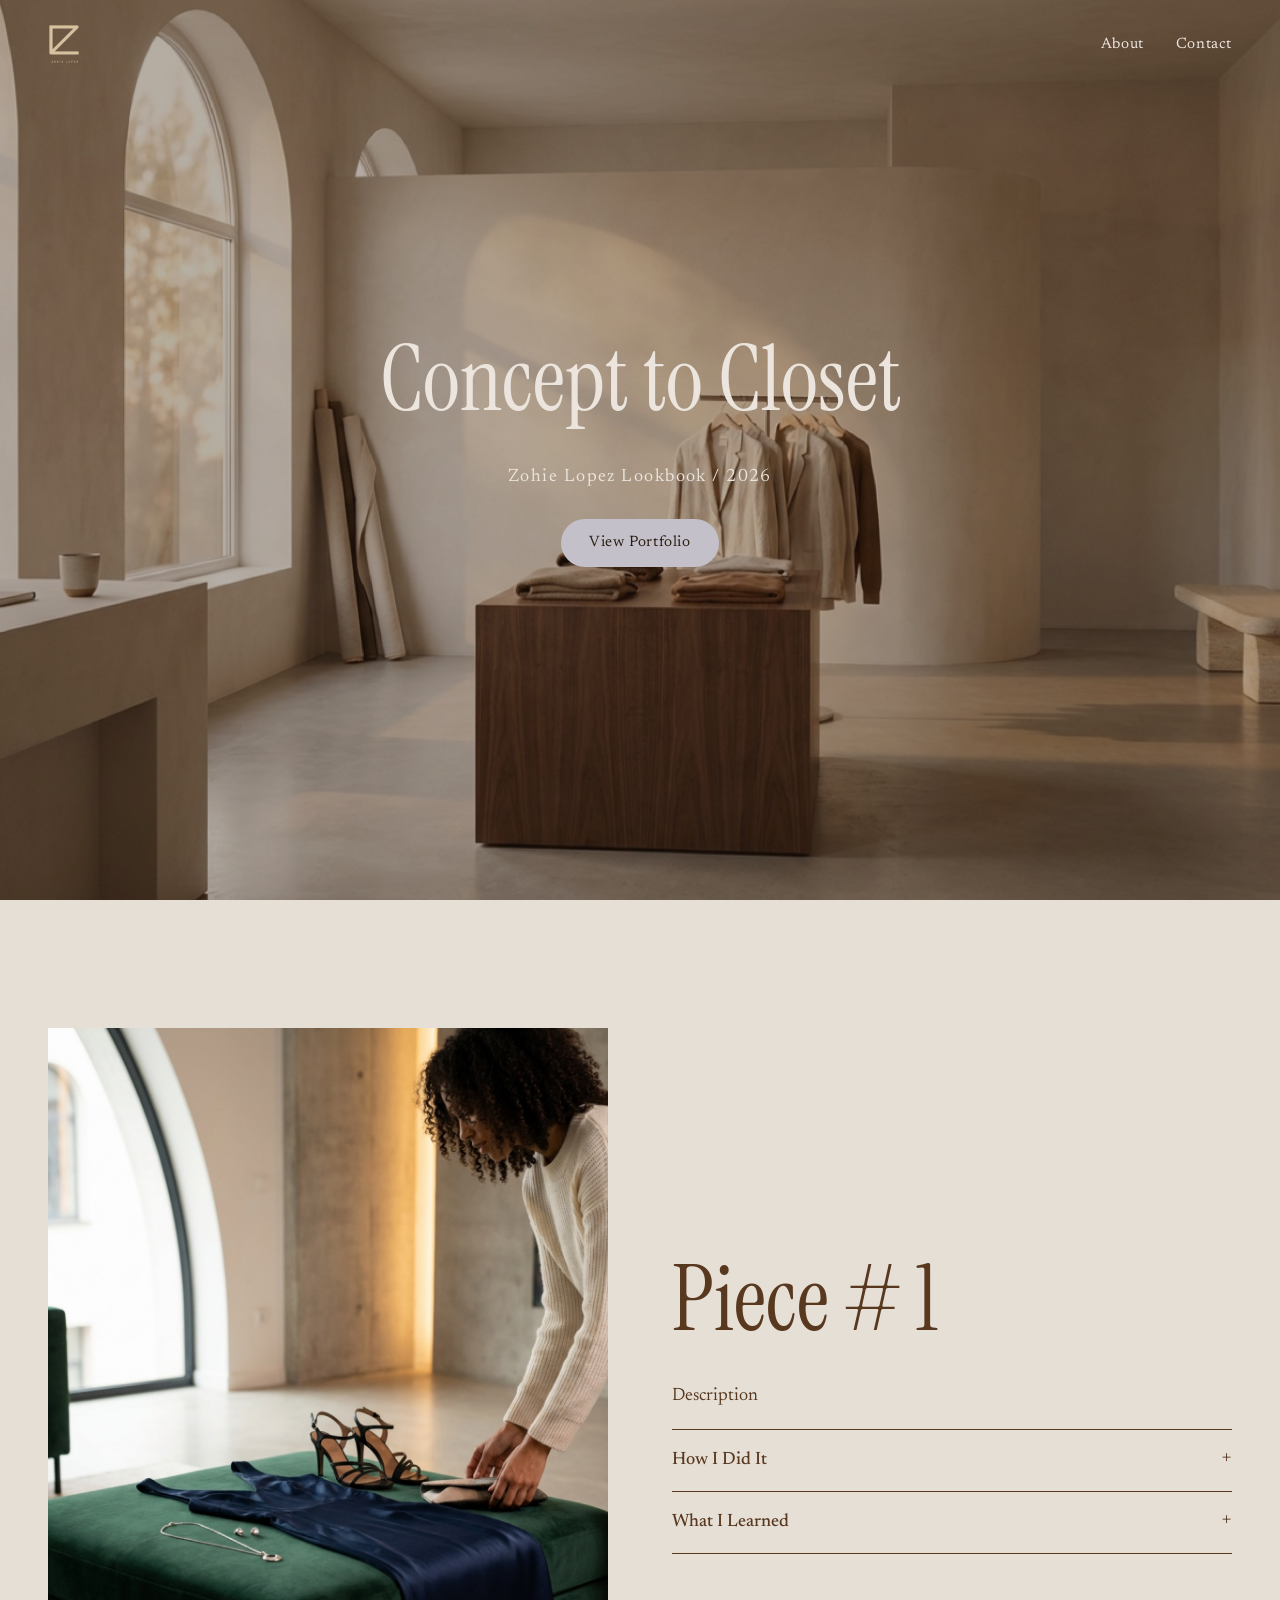
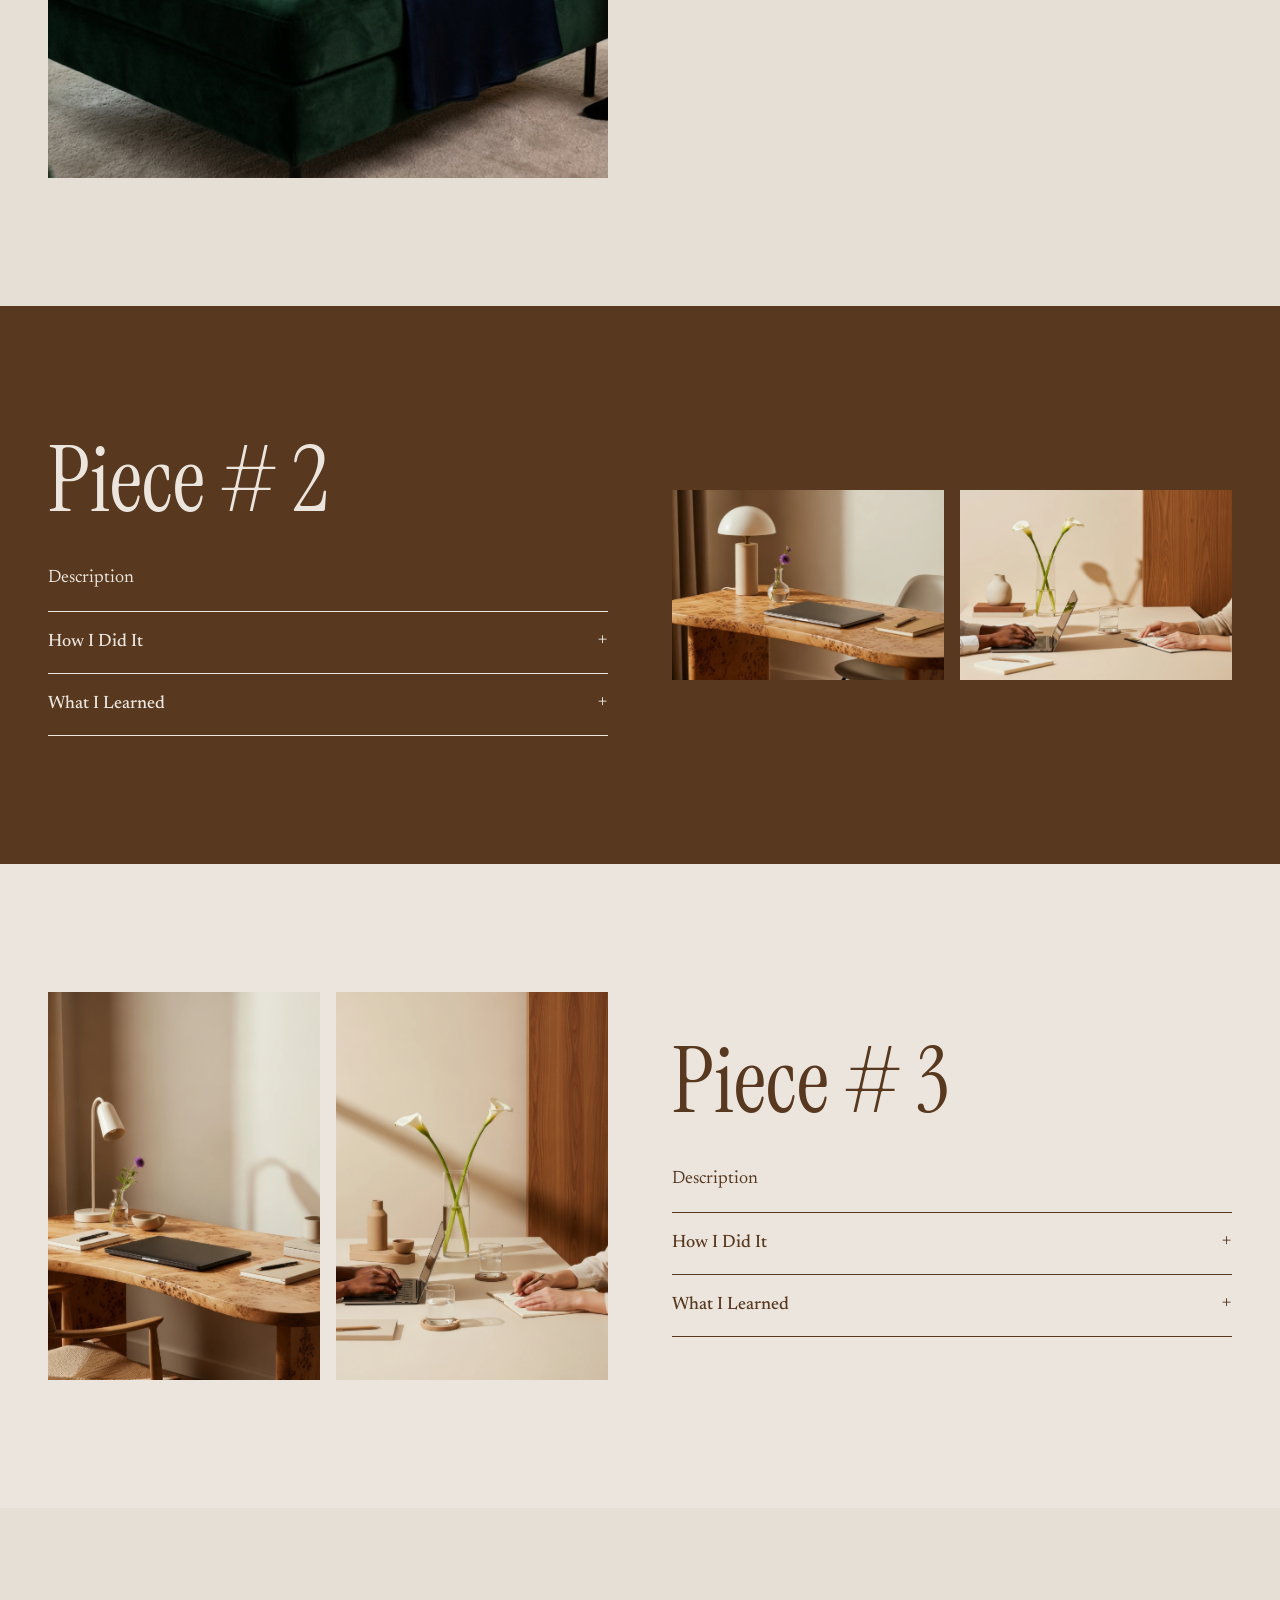
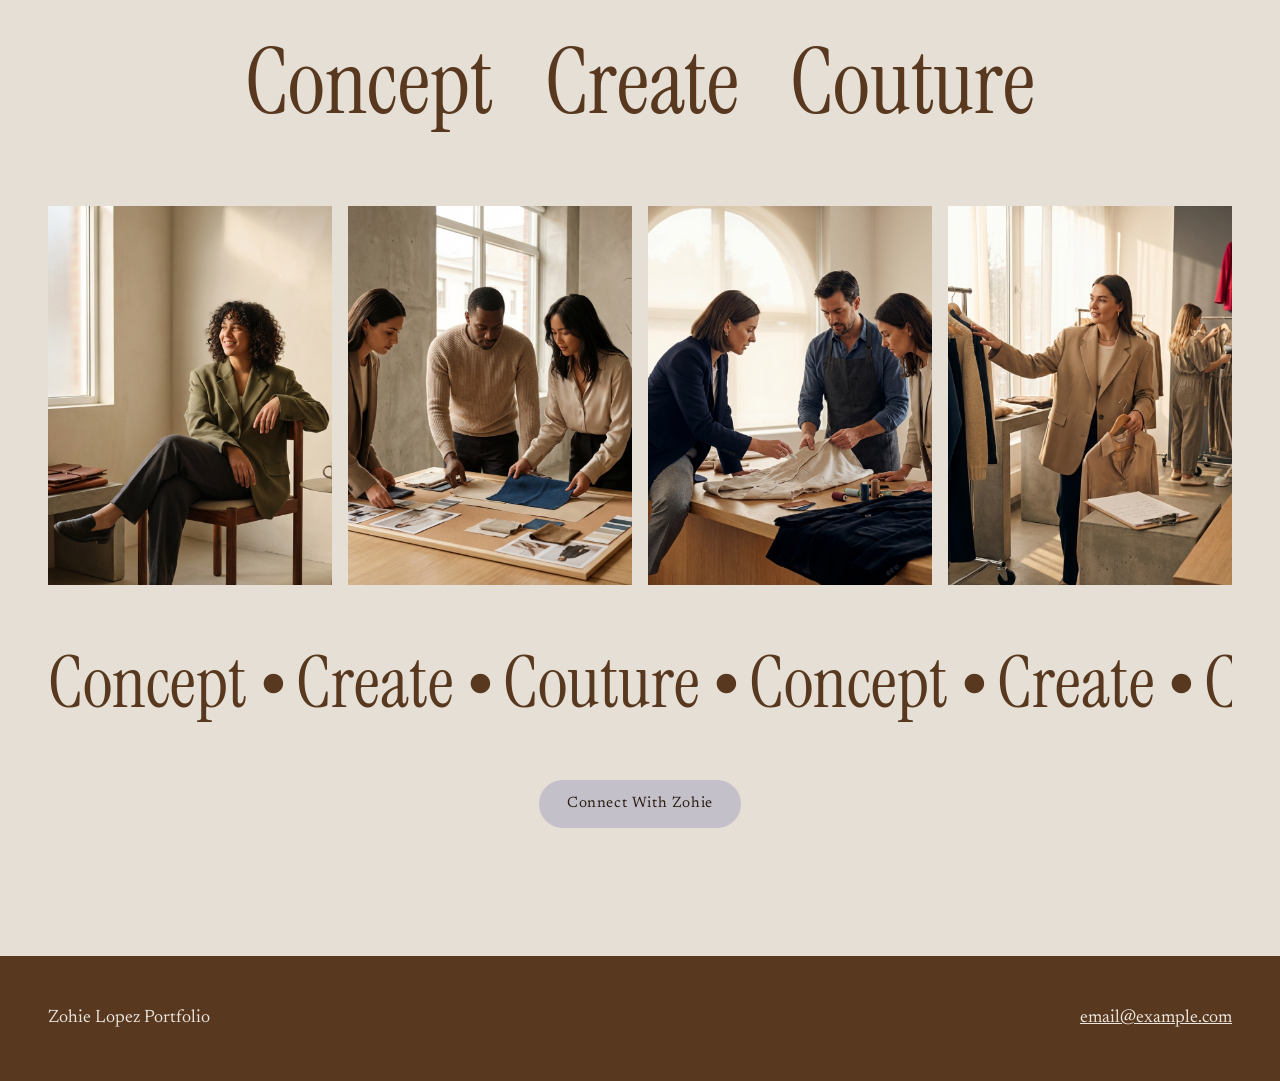
==== index.html @ 00ac3bc4 "Publish Zohie Lopez portfolio website" ====
<!doctype html>
<html lang="en">
<head>
<meta charset="utf-8">
<meta name="viewport" content="width=device-width, initial-scale=1">
<title>Zohie Lopez</title>
<link rel="preconnect" href="https://fonts.googleapis.com">
<link rel="preconnect" href="https://fonts.gstatic.com" crossorigin>
<link href="https://fonts.googleapis.com/css2?family=Instrument+Serif&family=Newsreader:opsz,wght@6..72,400;6..72,500&display=swap" rel="stylesheet">
<link rel="stylesheet" href="style.css">
</head>
<body>
<div class="hero-wrap" style="position:relative">
<header class="site-header over">
  <a class="logo" href="index.html"><img src="images/zohie-01-zohie_lopez_logo_tan.png" alt="Zohie Lopez"></a>
  <nav class="nav">
    <a href="about.html">About</a>
    <a href="contact.html">Contact</a>
  </nav>
</header>
<section class="hero" style="background-image:url('images/zohie-02-imgg-gg3p-BCHV-V-98c834d2.jpg')">
  <div class="wrap">
    <h1>Concept to Closet</h1>
    <p>Zohie Lopez Lookbook / 2026</p>
    <a class="btn" href="#portfolio">View Portfolio</a>
  </div>
</section>
</div>
<div id="portfolio"></div>
<section class="piece theme-light">
  <div class="wrap">
    <div class="media"><img src="images/zohie-03-imgg-gg3p-BCHV-X-960a841d.jpg" alt="Piece 1" loading="lazy"></div>
    <div>
      <h1>Piece # 1</h1>
      <p>Description</p>
      <details><summary><h4>How I Did It</h4></summary><p>How I Did It description</p></details>
      <details><summary><h4>What I Learned</h4></summary><p>What I Learned description</p></details>
    </div>
  </div>
</section>
<section class="piece theme-dark flip">
  <div class="wrap">
    <div class="media two"><img src="images/zohie-04-imgg-demo-hNKPmLKj.png" alt="Piece 2" loading="lazy"><img src="images/zohie-05-imgg-demo-Zr0XVdxX.png" alt="Piece 2" loading="lazy"></div>
    <div>
      <h1>Piece # 2</h1>
      <p>Description</p>
      <details><summary><h4>How I Did It</h4></summary><p>How I Did It description</p></details>
      <details><summary><h4>What I Learned</h4></summary><p>What I Learned description</p></details>
    </div>
  </div>
</section>
<section class="piece theme-white">
  <div class="wrap">
    <div class="media two"><img src="images/zohie-06-imgg-demo-3IRmPeSt.png" alt="Piece 3" loading="lazy"><img src="images/zohie-07-imgg-demo-rPwZj1Tr.png" alt="Piece 3" loading="lazy"></div>
    <div>
      <h1>Piece # 3</h1>
      <p>Description</p>
      <details><summary><h4>How I Did It</h4></summary><p>How I Did It description</p></details>
      <details><summary><h4>What I Learned</h4></summary><p>What I Learned description</p></details>
    </div>
  </div>
</section>
<section class="pillars theme-light">
  <div class="wrap">
    <div class="words"><h1>Concept</h1><h1>Create</h1><h1>Couture</h1></div>
    <div class="grid">
      <img src="images/zohie-08-imgg-gg3p-BCHV-V-8cb1a9a5.jpg" alt="" loading="lazy">
      <img src="images/zohie-09-imgg-gg3p-BCHV-V-685bbb94.jpg" alt="" loading="lazy">
      <img src="images/zohie-10-imgg-gg3p-BCHV-W-c381d3de.jpg" alt="" loading="lazy">
      <img src="images/zohie-11-imgg-gg3p-BCHV-W-772ba1b8.jpg" alt="" loading="lazy">
    </div>
    <div class="marquee" aria-hidden="true"><span>Concept ⦁ Create ⦁ Couture ⦁ Concept ⦁ Create ⦁ Couture ⦁ Concept ⦁ Create ⦁ Couture ⦁ Concept ⦁ Create ⦁ Couture ⦁&nbsp;</span></div>
    <a class="btn" href="contact.html">Connect With Zohie</a>
  </div>
</section>
<footer>
  <div class="wrap">
    <span>Zohie Lopez Portfolio</span>
    <a href="mailto:email@example.com">email@example.com</a>
  </div>
</footer>
</body>
</html>
---- style.css ----
/* Zohie Lopez — portfolio styles (rebuilt from Squarespace) */
:root {
  --cream: #ebe5de;      /* Squarespace "white" */
  --sand: #e6dfd6;       /* light accent */
  --lilac: #c3c0ca;      /* accent */
  --olive: #7d7945;      /* dark accent */
  --brown: #58391f;      /* Squarespace "black" */
  --ink: #2b1d12;
  --serif-display: 'Instrument Serif', Georgia, serif;
  --serif-body: 'Newsreader', Georgia, serif;
  --max: 1200px;
  --gutter: clamp(16px, 4vw, 48px);
}

* { box-sizing: border-box; }
html { scroll-behavior: smooth; }
body {
  margin: 0;
  background: var(--cream);
  color: var(--brown);
  font-family: var(--serif-body);
  font-size: 18px;
  line-height: 1.6;
}
img { max-width: 100%; display: block; }
a { color: inherit; }

/* Header */
.site-header {
  position: absolute; top: 0; left: 0; right: 0; z-index: 10;
  display: flex; justify-content: space-between; align-items: center;
  padding: 24px var(--gutter);
}
.site-header.solid { position: static; background: var(--cream); }
.logo img { height: 40px; width: auto; }
.nav a { margin-left: 28px; text-decoration: none; font-size: 15px; letter-spacing: .04em; }
.nav a:hover, .nav a[aria-current] { text-decoration: underline; text-underline-offset: 4px; }
.over .nav a, .over .logo { color: var(--cream); }

/* Sections */
section { padding: clamp(64px, 10vw, 128px) var(--gutter); }
.wrap { max-width: var(--max); margin: 0 auto; }
h1, h2 { font-family: var(--serif-display); font-weight: 400; line-height: 1.05; margin: 0 0 .4em; }
h1 { font-size: clamp(44px, 7vw, 96px); }
h4 { font-family: var(--serif-body); font-weight: 500; margin: 0; font-size: 18px; }
.theme-light { background: var(--sand); }
.theme-white { background: var(--cream); }
.theme-dark  { background: var(--brown); color: var(--cream); }
.theme-bright { background: var(--olive); color: var(--cream); }

/* Hero */
.hero {
  position: relative; min-height: 100vh; display: grid; place-items: center;
  text-align: center; color: var(--cream);
  background: var(--ink) center/cover no-repeat;
}
.hero::before { content: ""; position: absolute; inset: 0; background: rgba(43,29,18,.35); }
.hero .wrap { position: relative; }
.hero p { letter-spacing: .08em; margin: 0 0 28px; }

.btn {
  display: inline-block; padding: 12px 28px; border-radius: 999px;
  background: var(--lilac); color: var(--ink); text-decoration: none;
  font-size: 15px; letter-spacing: .04em; border: 0; cursor: pointer; font-family: inherit;
}
.btn:hover { background: var(--cream); }

/* Portfolio pieces */
.piece .wrap { display: grid; gap: clamp(32px, 5vw, 72px); grid-template-columns: 1fr 1fr; align-items: center; }
.piece.flip .media { order: 2; }
.piece .media { display: grid; gap: 16px; }
.piece .media.two { grid-template-columns: 1fr 1fr; }
.piece img { width: 100%; height: auto; object-fit: cover; }

details { border-top: 1px solid currentColor; padding: 16px 0; }
details:last-of-type { border-bottom: 1px solid currentColor; }
summary { cursor: pointer; list-style: none; display: flex; justify-content: space-between; }
summary::-webkit-details-marker { display: none; }
summary::after { content: "+"; font-size: 22px; line-height: 1; }
details[open] summary::after { content: "–"; }
details p { margin: 12px 0 0; }

/* Concept / Create / Couture */
.pillars { text-align: center; }
.pillars .grid { display: grid; grid-template-columns: repeat(4, 1fr); gap: 16px; margin: 40px 0; }
.pillars .grid img { aspect-ratio: 3/4; object-fit: cover; width: 100%; }
.pillars .words { display: flex; justify-content: center; gap: clamp(16px, 4vw, 64px); flex-wrap: wrap; }
.marquee { overflow: hidden; white-space: nowrap; font-family: var(--serif-display); font-size: clamp(36px, 6vw, 72px); margin: 24px 0 40px; }
.marquee span { display: inline-block; animation: scroll 24s linear infinite; }
@keyframes scroll { to { transform: translateX(-50%); } }
@media (prefers-reduced-motion: reduce) { .marquee span { animation: none; } }

/* About / Contact */
.split .wrap { display: grid; grid-template-columns: 1fr 1fr; gap: clamp(32px, 5vw, 72px); align-items: center; }
.cta { text-align: center; }

form { display: grid; gap: 16px; }
label { display: grid; gap: 6px; font-size: 15px; }
input, textarea {
  font: inherit; padding: 12px 14px; border: 1px solid var(--brown);
  background: transparent; color: inherit; border-radius: 4px;
}
textarea { min-height: 140px; resize: vertical; }

/* Footer */
footer { background: var(--brown); color: var(--cream); padding: 48px var(--gutter); }
footer .wrap { display: flex; justify-content: space-between; flex-wrap: wrap; gap: 16px; }

/* Mobile */
@media (max-width: 767px) {
  .piece .wrap, .split .wrap { grid-template-columns: 1fr; }
  .piece.flip .media { order: 0; }
  .pillars .grid { grid-template-columns: 1fr 1fr; }
  .nav a { margin-left: 16px; }
}
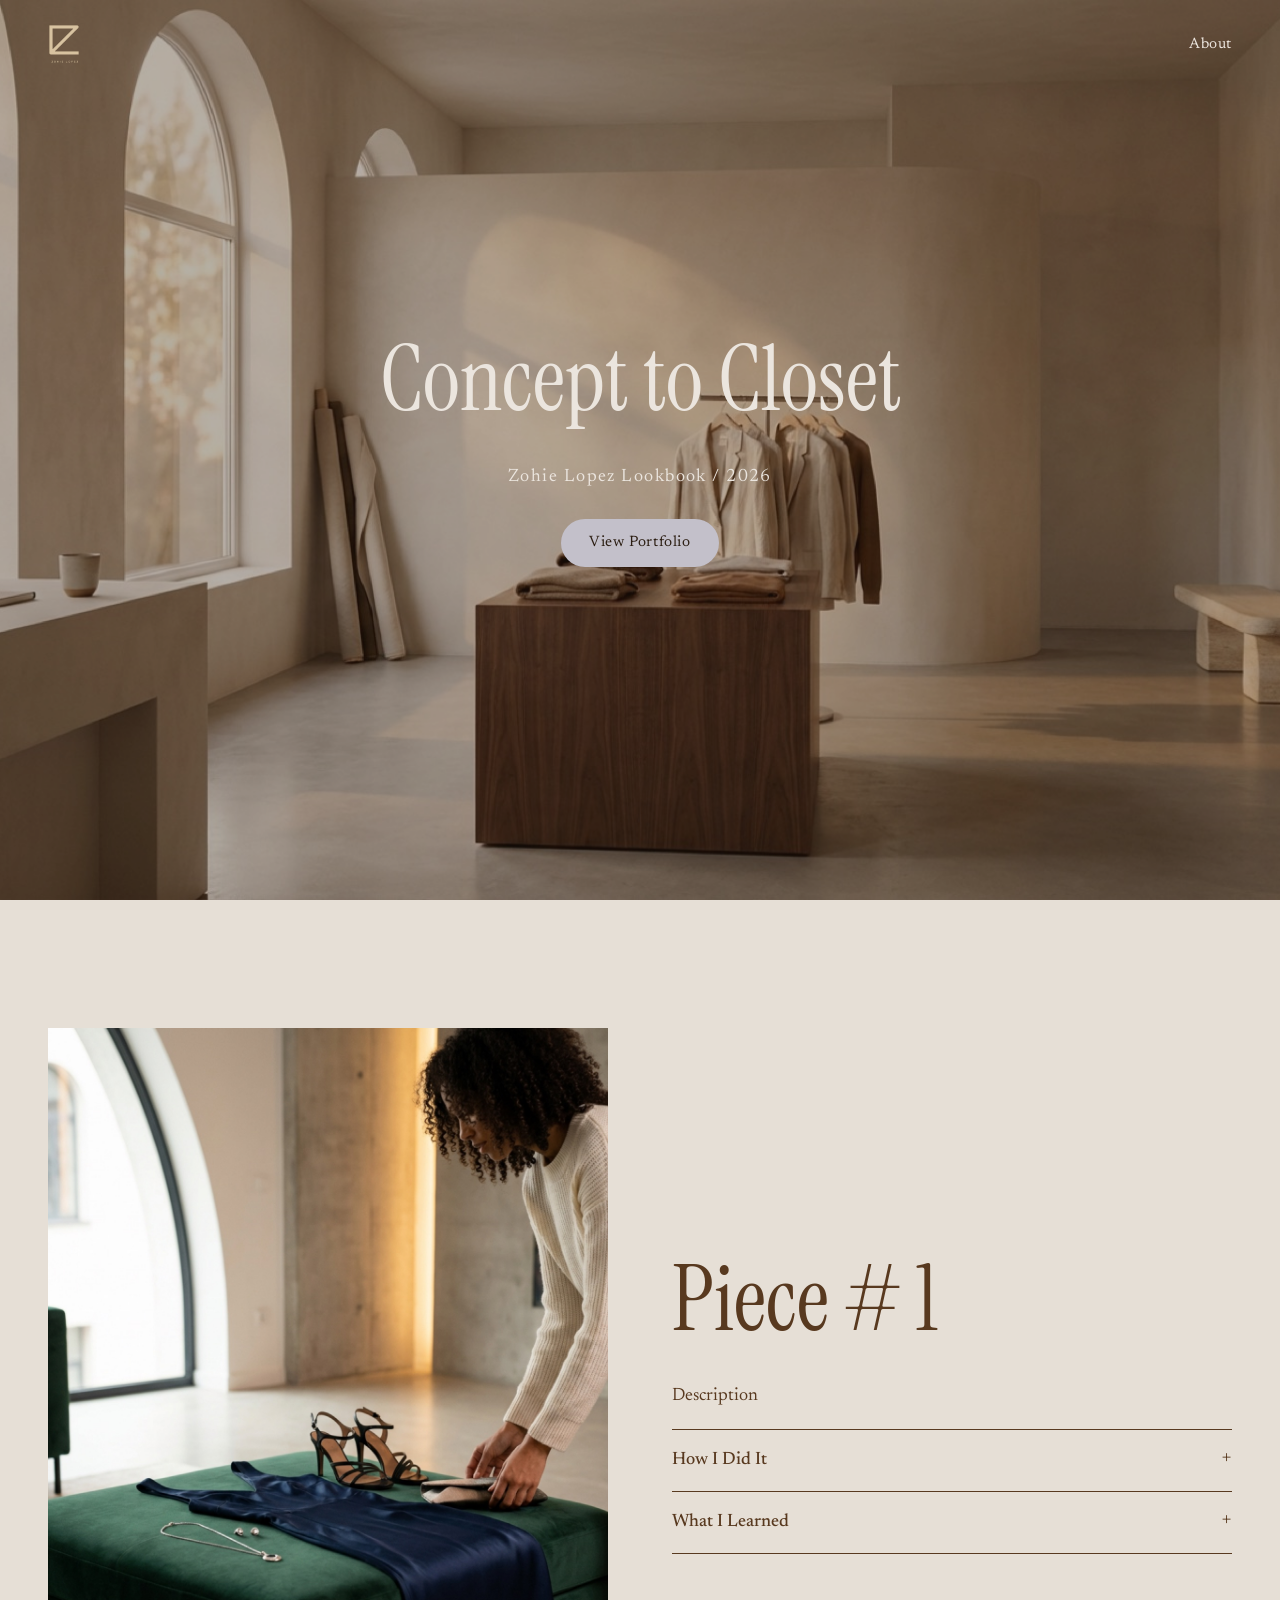
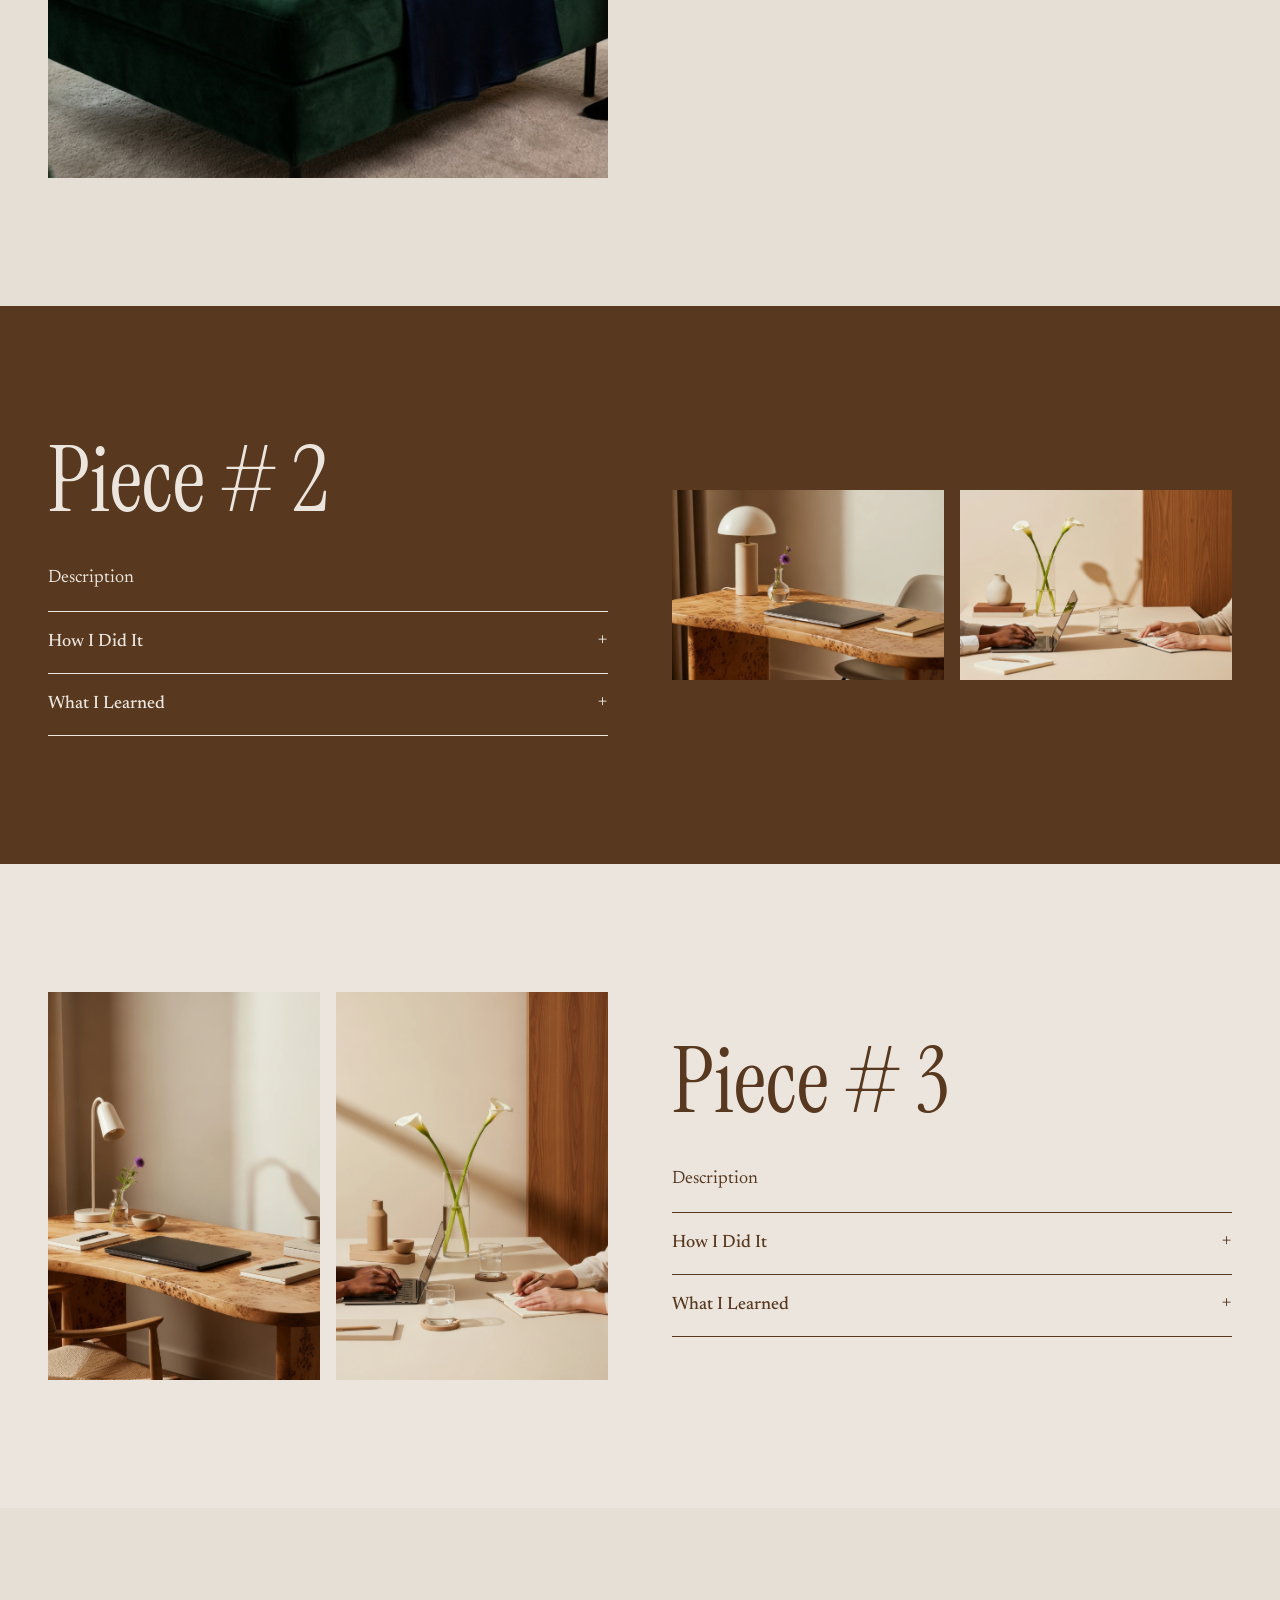
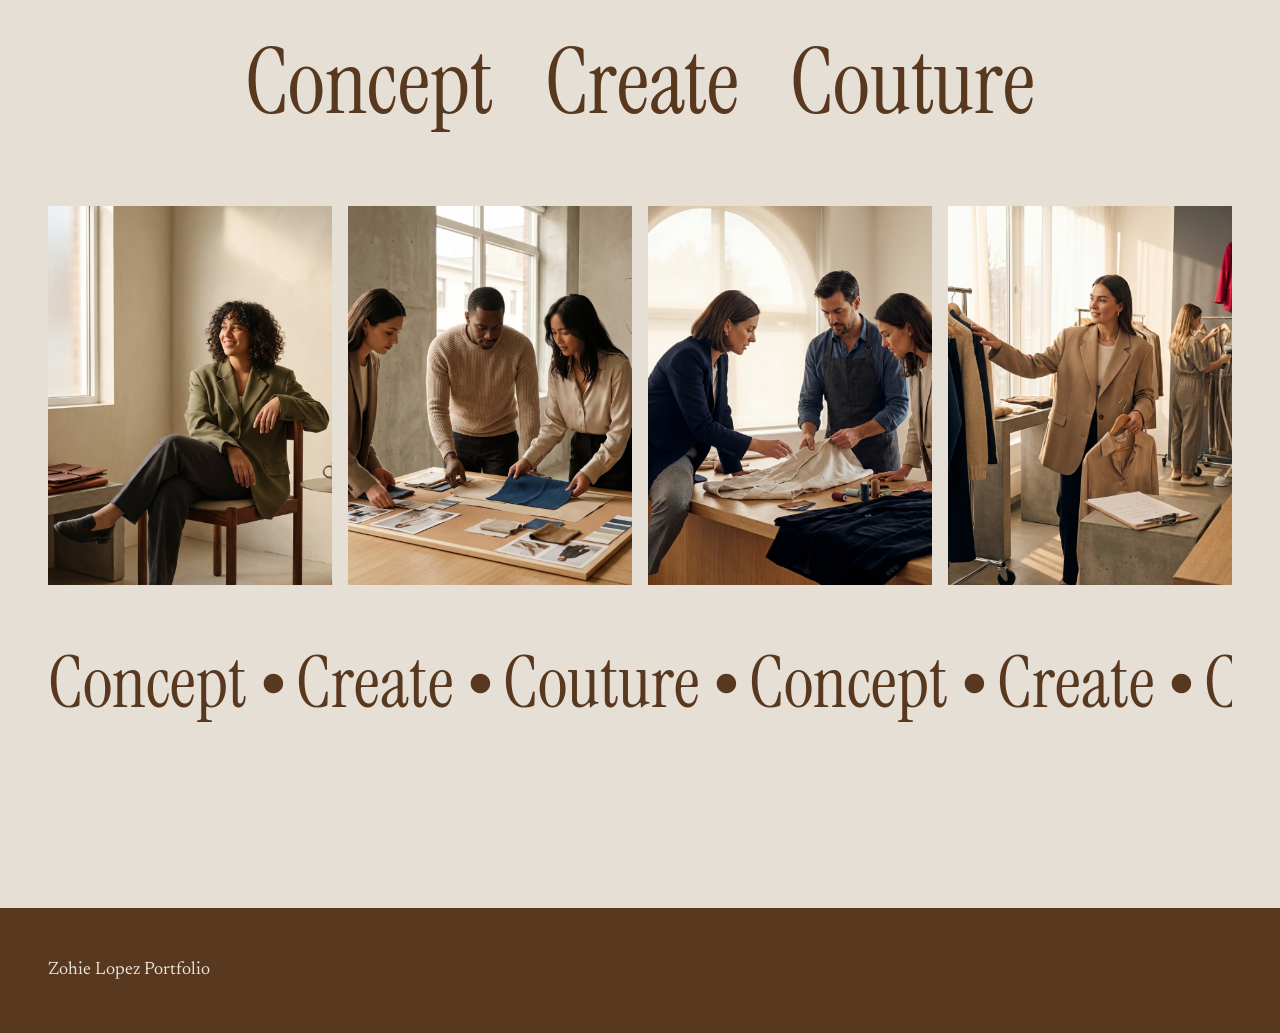
==== commit c2d5ff28: "Remove inactive contact links" ====
--- a/index.html
+++ b/index.html
@@ -15,7 +15,6 @@
   <a class="logo" href="index.html"><img src="images/zohie-01-zohie_lopez_logo_tan.png" alt="Zohie Lopez"></a>
   <nav class="nav">
     <a href="about.html">About</a>
-    <a href="contact.html">Contact</a>
   </nav>
 </header>
 <section class="hero" style="background-image:url('images/zohie-02-imgg-gg3p-BCHV-V-98c834d2.jpg')">
@@ -70,13 +69,11 @@
       <img src="images/zohie-11-imgg-gg3p-BCHV-W-772ba1b8.jpg" alt="" loading="lazy">
     </div>
     <div class="marquee" aria-hidden="true"><span>Concept ⦁ Create ⦁ Couture ⦁ Concept ⦁ Create ⦁ Couture ⦁ Concept ⦁ Create ⦁ Couture ⦁ Concept ⦁ Create ⦁ Couture ⦁&nbsp;</span></div>
-    <a class="btn" href="contact.html">Connect With Zohie</a>
   </div>
 </section>
 <footer>
   <div class="wrap">
     <span>Zohie Lopez Portfolio</span>
-    <a href="mailto:email@example.com">email@example.com</a>
   </div>
 </footer>
 </body>
